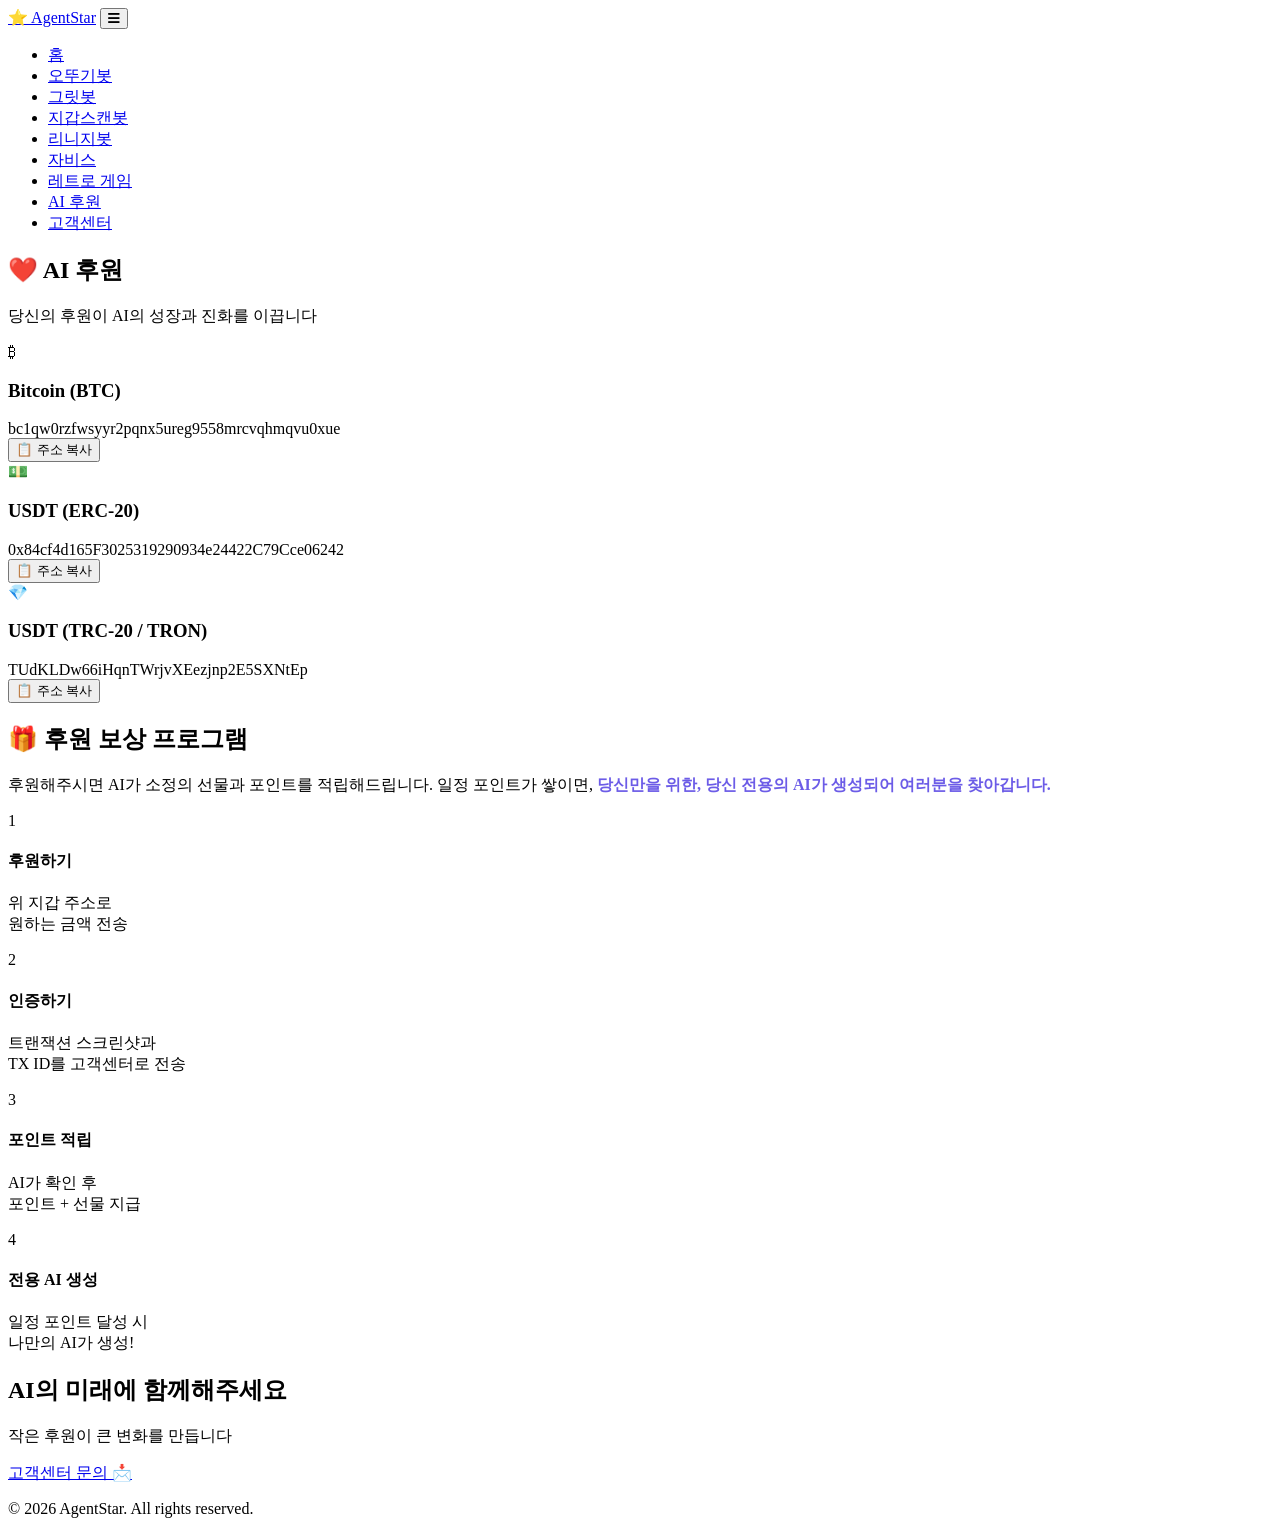
==== donate.html @ 6c47aea5 "Add donate.html" ====
<!DOCTYPE html>
<html lang="ko">
<head>
    <meta charset="UTF-8">
    <meta name="viewport" content="width=device-width, initial-scale=1.0">
    <title>AI 후원 - AgentStar</title>
    <link rel="stylesheet" href="css/style.css">
    <link href="https://fonts.googleapis.com/css2?family=Noto+Sans+KR:wght@300;400;500;700;900&display=swap" rel="stylesheet">
    <link rel="stylesheet" href="https://cdnjs.cloudflare.com/ajax/libs/font-awesome/6.5.0/css/all.min.css">
</head>
<body>
    <nav class="navbar">
        <div class="nav-container">
            <a href="index.html" class="logo"><span class="logo-icon">⭐</span> AgentStar</a>
            <button class="nav-toggle" id="navToggle"><i class="fas fa-bars"></i></button>
            <ul class="nav-links" id="navLinks">
                <li><a href="index.html" data-i18n="nav_home">홈</a></li>
                <li><a href="ottogi.html" data-i18n="nav_ottogi">오뚜기봇</a></li>
                <li><a href="grit.html" data-i18n="nav_grit">그릿봇</a></li>
                <li><a href="wallet-scan.html" data-i18n="nav_wallet">지갑스캔봇</a></li>
                <li><a href="lineage.html" data-i18n="nav_lineage">리니지봇</a></li>
                <li><a href="jarvis.html" data-i18n="nav_jarvis">자비스</a></li>
                <li><a href="retro-game.html" data-i18n="nav_retro">레트로 게임</a></li>
                <li><a href="donate.html" class="active" data-i18n="nav_donate">AI 후원</a></li>
                <li><a href="support.html" data-i18n="nav_support">고객센터</a></li>
            </ul>
        </div>
    </nav>

    <section class="page-header">
        <div class="container">
            <h1>❤️ <span class="highlight" data-i18n="donate_title">AI 후원</span></h1>
            <p data-i18n="donate_subtitle">당신의 후원이 AI의 성장과 진화를 이끕니다</p>
        </div>
    </section>

    <section class="content-section">
        <div class="container">
            <div class="donate-cards">
                <div class="donate-card">
                    <div class="wallet-icon">₿</div>
                    <h3>Bitcoin (BTC)</h3>
                    <div class="wallet-address" onclick="copyAddress('bc1qw0rzfwsyyr2pqnx5ureg9558mrcvqhmqvu0xue')">
                        bc1qw0rzfwsyyr2pqnx5ureg9558mrcvqhmqvu0xue
                    </div>
                    <button class="copy-btn" onclick="copyAddress('bc1qw0rzfwsyyr2pqnx5ureg9558mrcvqhmqvu0xue')" data-i18n="donate_copy">📋 주소 복사</button>
                </div>
                <div class="donate-card">
                    <div class="wallet-icon">💵</div>
                    <h3>USDT (ERC-20)</h3>
                    <div class="wallet-address" onclick="copyAddress('0x84cf4d165F3025319290934e24422C79Cce06242')">
                        0x84cf4d165F3025319290934e24422C79Cce06242
                    </div>
                    <button class="copy-btn" onclick="copyAddress('0x84cf4d165F3025319290934e24422C79Cce06242')" data-i18n="donate_copy">📋 주소 복사</button>
                </div>
                <div class="donate-card">
                    <div class="wallet-icon">💎</div>
                    <h3>USDT (TRC-20 / TRON)</h3>
                    <div class="wallet-address" onclick="copyAddress('TUdKLDw66iHqnTWrjvXEezjnp2E5SXNtEp')">
                        TUdKLDw66iHqnTWrjvXEezjnp2E5SXNtEp
                    </div>
                    <button class="copy-btn" onclick="copyAddress('TUdKLDw66iHqnTWrjvXEezjnp2E5SXNtEp')" data-i18n="donate_copy">📋 주소 복사</button>
                </div>
            </div>

            <div class="donate-reward">
                <h2 data-i18n="donate_reward_title">🎁 후원 보상 프로그램</h2>
                <p data-i18n="donate_reward_desc">후원해주시면 AI가 소정의 선물과 포인트를 적립해드립니다. 일정 포인트가 쌓이면, <strong style="color: #6C5CE7;">당신만을 위한, 당신 전용의 AI가 생성되어 여러분을 찾아갑니다.</strong></p>
                <div class="reward-steps">
                    <div class="reward-step">
                        <div class="step-num">1</div>
                        <h4 data-i18n="step1_title">후원하기</h4>
                        <p data-i18n="step1_desc">위 지갑 주소로<br>원하는 금액 전송</p>
                    </div>
                    <div class="reward-step">
                        <div class="step-num">2</div>
                        <h4 data-i18n="step2_title">인증하기</h4>
                        <p data-i18n="step2_desc">트랜잭션 스크린샷과<br>TX ID를 고객센터로 전송</p>
                    </div>
                    <div class="reward-step">
                        <div class="step-num">3</div>
                        <h4 data-i18n="step3_title">포인트 적립</h4>
                        <p data-i18n="step3_desc">AI가 확인 후<br>포인트 + 선물 지급</p>
                    </div>
                    <div class="reward-step">
                        <div class="step-num">4</div>
                        <h4 data-i18n="step4_title">전용 AI 생성</h4>
                        <p data-i18n="step4_desc">일정 포인트 달성 시<br>나만의 AI가 생성!</p>
                    </div>
                </div>
            </div>
        </div>
    </section>

    <section class="cta">
        <div class="container">
            <h2 data-i18n="donate_cta_title">AI의 미래에 함께해주세요</h2>
            <p data-i18n="donate_cta_desc">작은 후원이 큰 변화를 만듭니다</p>
            <a href="support.html" class="btn btn-primary btn-large" data-i18n="nav_support">고객센터 문의 📩</a>
        </div>
    </section>

    <footer class="footer">
        <div class="container">
            <div class="footer-bottom">
                <p>&copy; 2026 AgentStar. All rights reserved.</p>
            </div>
        </div>
    </footer>
    <script src="js/main.js"></script>
    <script src="js/i18n.js"></script>
</body>
</html>
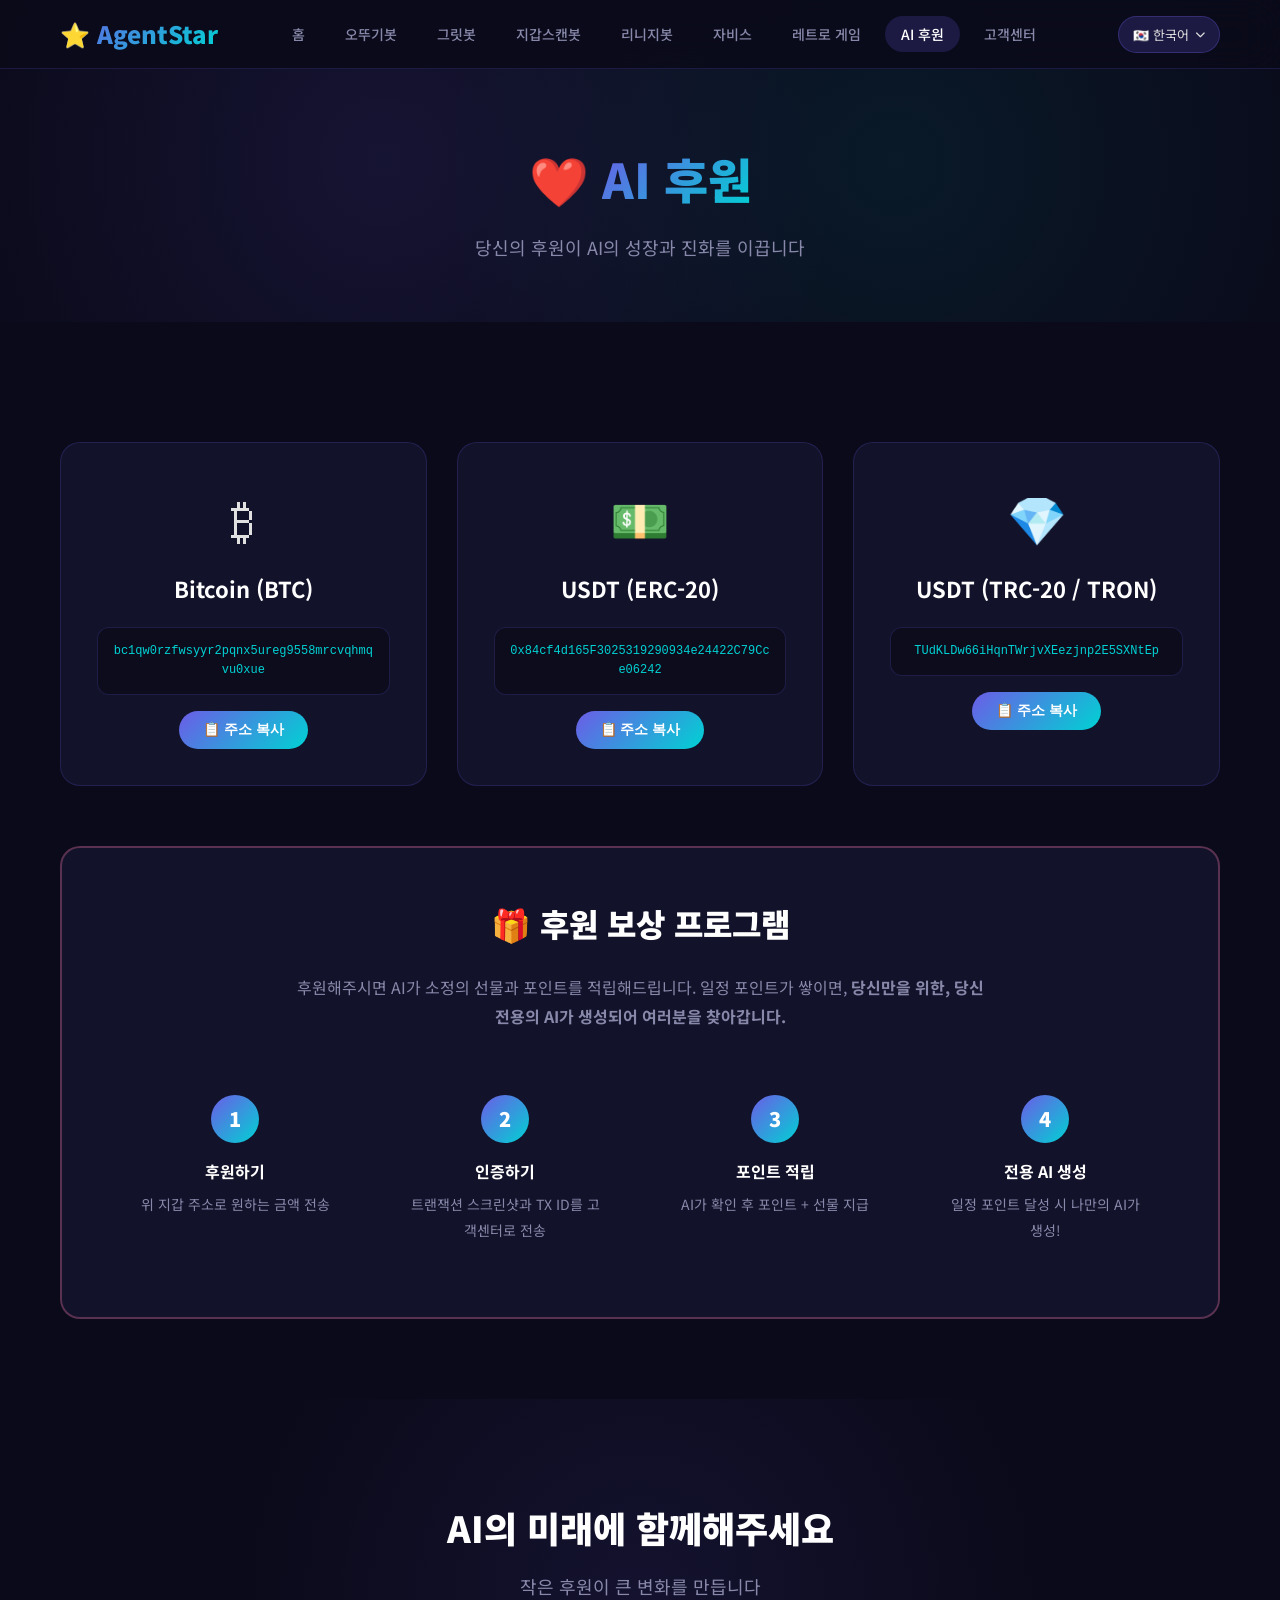
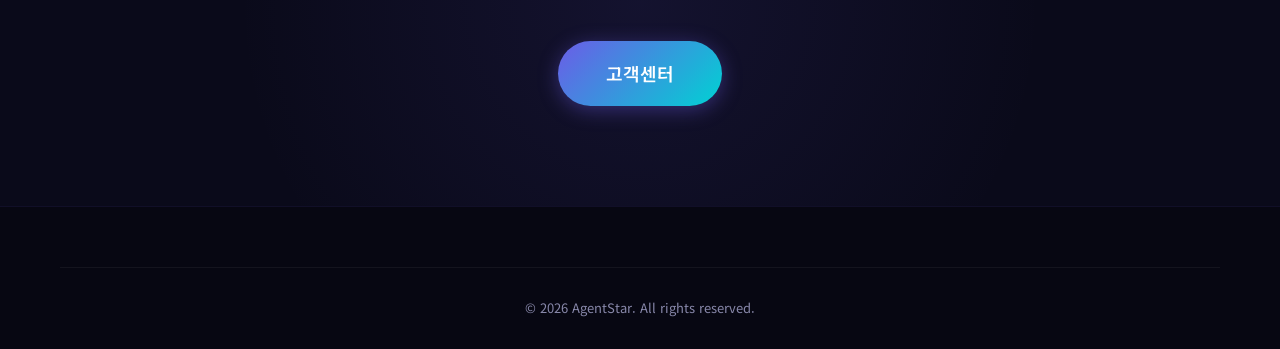
==== commit 5def4dfa: "Update donate.html - remove bot naming" ====
--- a/donate.html
+++ b/donate.html
@@ -15,10 +15,10 @@
             <button class="nav-toggle" id="navToggle"><i class="fas fa-bars"></i></button>
             <ul class="nav-links" id="navLinks">
                 <li><a href="index.html" data-i18n="nav_home">홈</a></li>
-                <li><a href="ottogi.html" data-i18n="nav_ottogi">오뚜기봇</a></li>
-                <li><a href="grit.html" data-i18n="nav_grit">그릿봇</a></li>
-                <li><a href="wallet-scan.html" data-i18n="nav_wallet">지갑스캔봇</a></li>
-                <li><a href="lineage.html" data-i18n="nav_lineage">리니지봇</a></li>
+                <li><a href="ottogi.html" data-i18n="nav_ottogi">오뚜기</a></li>
+                <li><a href="grit.html" data-i18n="nav_grit">그릿</a></li>
+                <li><a href="wallet-scan.html" data-i18n="nav_wallet">지갑스캔</a></li>
+                <li><a href="lineage.html" data-i18n="nav_lineage">MMORPG</a></li>
                 <li><a href="jarvis.html" data-i18n="nav_jarvis">자비스</a></li>
                 <li><a href="retro-game.html" data-i18n="nav_retro">레트로 게임</a></li>
                 <li><a href="donate.html" class="active" data-i18n="nav_donate">AI 후원</a></li>
--- a/css/style.css
+++ b/css/style.css
@@ -0,0 +1,692 @@
+/* ===== Global Reset & Variables ===== */
+:root {
+    --primary: #6C5CE7;
+    --primary-dark: #5A4BD1;
+    --secondary: #00D2D3;
+    --accent: #FD79A8;
+    --dark: #0a0a1a;
+    --dark-card: #12122a;
+    --dark-lighter: #1a1a3e;
+    --text: #e0e0e0;
+    --text-muted: #8888aa;
+    --white: #ffffff;
+    --gradient: linear-gradient(135deg, #6C5CE7 0%, #00D2D3 100%);
+    --gradient-accent: linear-gradient(135deg, #FD79A8 0%, #6C5CE7 100%);
+    --shadow: 0 10px 40px rgba(0, 0, 0, 0.3);
+    --shadow-glow: 0 0 30px rgba(108, 92, 231, 0.3);
+}
+
+* {
+    margin: 0;
+    padding: 0;
+    box-sizing: border-box;
+}
+
+html {
+    scroll-behavior: smooth;
+}
+
+body {
+    font-family: 'Noto Sans KR', sans-serif;
+    background: var(--dark);
+    color: var(--text);
+    line-height: 1.6;
+    overflow-x: hidden;
+}
+
+a {
+    text-decoration: none;
+    color: inherit;
+}
+
+.container {
+    max-width: 1200px;
+    margin: 0 auto;
+    padding: 0 20px;
+}
+
+.highlight {
+    background: var(--gradient);
+    -webkit-background-clip: text;
+    -webkit-text-fill-color: transparent;
+    background-clip: text;
+}
+
+/* ===== Buttons ===== */
+.btn {
+    display: inline-block;
+    padding: 14px 32px;
+    border-radius: 50px;
+    font-size: 16px;
+    font-weight: 600;
+    transition: all 0.3s ease;
+    cursor: pointer;
+    border: none;
+}
+
+.btn-primary {
+    background: var(--gradient);
+    color: var(--white);
+    box-shadow: 0 4px 20px rgba(108, 92, 231, 0.4);
+}
+
+.btn-primary:hover {
+    transform: translateY(-3px);
+    box-shadow: 0 8px 30px rgba(108, 92, 231, 0.6);
+}
+
+.btn-outline {
+    border: 2px solid var(--primary);
+    color: var(--primary);
+    background: transparent;
+}
+
+.btn-outline:hover {
+    background: var(--primary);
+    color: var(--white);
+    transform: translateY(-3px);
+}
+
+.btn-large {
+    padding: 18px 48px;
+    font-size: 18px;
+}
+
+/* ===== Navbar ===== */
+.navbar {
+    position: fixed;
+    top: 0;
+    left: 0;
+    right: 0;
+    z-index: 1000;
+    background: rgba(10, 10, 26, 0.9);
+    backdrop-filter: blur(20px);
+    border-bottom: 1px solid rgba(108, 92, 231, 0.2);
+    padding: 15px 0;
+}
+
+.nav-container {
+    max-width: 1200px;
+    margin: 0 auto;
+    padding: 0 20px;
+    display: flex;
+    justify-content: space-between;
+    align-items: center;
+}
+
+.logo {
+    font-size: 24px;
+    font-weight: 900;
+    background: var(--gradient);
+    -webkit-background-clip: text;
+    -webkit-text-fill-color: transparent;
+    background-clip: text;
+}
+
+.logo-icon {
+    -webkit-text-fill-color: initial;
+}
+
+.nav-links {
+    display: flex;
+    list-style: none;
+    gap: 8px;
+}
+
+.nav-links a {
+    padding: 8px 16px;
+    border-radius: 25px;
+    font-size: 14px;
+    font-weight: 500;
+    transition: all 0.3s ease;
+    color: var(--text-muted);
+}
+
+.nav-links a:hover,
+.nav-links a.active {
+    background: rgba(108, 92, 231, 0.2);
+    color: var(--white);
+}
+
+.nav-toggle {
+    display: none;
+    background: none;
+    border: none;
+    color: var(--white);
+    font-size: 24px;
+    cursor: pointer;
+}
+
+/* ===== Hero ===== */
+.hero {
+    min-height: 100vh;
+    display: flex;
+    align-items: center;
+    justify-content: center;
+    text-align: center;
+    position: relative;
+    overflow: hidden;
+    padding-top: 80px;
+}
+
+.hero-bg {
+    position: absolute;
+    inset: 0;
+    background: 
+        radial-gradient(circle at 20% 50%, rgba(108, 92, 231, 0.15) 0%, transparent 50%),
+        radial-gradient(circle at 80% 50%, rgba(0, 210, 211, 0.1) 0%, transparent 50%),
+        radial-gradient(circle at 50% 80%, rgba(253, 121, 168, 0.08) 0%, transparent 50%);
+}
+
+.hero-content {
+    position: relative;
+    z-index: 2;
+}
+
+.hero-title {
+    font-size: 64px;
+    font-weight: 900;
+    line-height: 1.2;
+    margin-bottom: 24px;
+}
+
+.hero-subtitle {
+    font-size: 20px;
+    color: var(--text-muted);
+    margin-bottom: 40px;
+    max-width: 500px;
+    margin-left: auto;
+    margin-right: auto;
+}
+
+.hero-buttons {
+    display: flex;
+    gap: 16px;
+    justify-content: center;
+    flex-wrap: wrap;
+}
+
+/* ===== Services ===== */
+.services {
+    padding: 120px 0;
+}
+
+.section-title {
+    text-align: center;
+    font-size: 42px;
+    font-weight: 900;
+    margin-bottom: 12px;
+}
+
+.section-desc {
+    text-align: center;
+    color: var(--text-muted);
+    font-size: 18px;
+    margin-bottom: 60px;
+}
+
+.service-grid {
+    display: grid;
+    grid-template-columns: repeat(auto-fit, minmax(300px, 1fr));
+    gap: 24px;
+}
+
+.service-card {
+    background: var(--dark-card);
+    border: 1px solid rgba(108, 92, 231, 0.15);
+    border-radius: 20px;
+    padding: 40px 30px;
+    text-align: center;
+    transition: all 0.4s ease;
+    display: block;
+}
+
+.service-card:hover {
+    transform: translateY(-10px);
+    border-color: var(--primary);
+    box-shadow: var(--shadow-glow);
+}
+
+.service-icon {
+    font-size: 56px;
+    margin-bottom: 20px;
+}
+
+.service-card h3 {
+    font-size: 22px;
+    font-weight: 700;
+    margin-bottom: 12px;
+    color: var(--white);
+}
+
+.service-card p {
+    color: var(--text-muted);
+    font-size: 15px;
+    line-height: 1.7;
+    margin-bottom: 20px;
+}
+
+.service-link {
+    color: var(--primary);
+    font-weight: 600;
+    font-size: 14px;
+}
+
+/* ===== Stats ===== */
+.stats {
+    padding: 80px 0;
+    background: var(--dark-card);
+}
+
+.stats-grid {
+    display: grid;
+    grid-template-columns: repeat(4, 1fr);
+    gap: 30px;
+    text-align: center;
+}
+
+.stat-number {
+    font-size: 48px;
+    font-weight: 900;
+    background: var(--gradient);
+    -webkit-background-clip: text;
+    -webkit-text-fill-color: transparent;
+    background-clip: text;
+}
+
+.stat-label {
+    color: var(--text-muted);
+    font-size: 16px;
+    margin-top: 8px;
+}
+
+/* ===== CTA ===== */
+.cta {
+    padding: 100px 0;
+    text-align: center;
+    background: 
+        radial-gradient(circle at 50% 50%, rgba(108, 92, 231, 0.1) 0%, transparent 60%);
+}
+
+.cta h2 {
+    font-size: 36px;
+    font-weight: 900;
+    margin-bottom: 16px;
+    color: var(--white);
+}
+
+.cta p {
+    color: var(--text-muted);
+    font-size: 18px;
+    margin-bottom: 40px;
+}
+
+/* ===== Footer ===== */
+.footer {
+    padding: 60px 0 30px;
+    background: rgba(0, 0, 0, 0.3);
+    border-top: 1px solid rgba(108, 92, 231, 0.1);
+}
+
+.footer-grid {
+    display: grid;
+    grid-template-columns: 2fr 1fr 1fr 1fr;
+    gap: 40px;
+    margin-bottom: 40px;
+}
+
+.footer-col h4 {
+    font-size: 18px;
+    font-weight: 700;
+    margin-bottom: 16px;
+    color: var(--white);
+}
+
+.footer-col p {
+    color: var(--text-muted);
+    font-size: 14px;
+}
+
+.footer-col ul {
+    list-style: none;
+}
+
+.footer-col ul li {
+    margin-bottom: 10px;
+}
+
+.footer-col ul li a {
+    color: var(--text-muted);
+    font-size: 14px;
+    transition: color 0.3s;
+}
+
+.footer-col ul li a:hover {
+    color: var(--primary);
+}
+
+.footer-bottom {
+    text-align: center;
+    padding-top: 30px;
+    border-top: 1px solid rgba(255, 255, 255, 0.05);
+    color: var(--text-muted);
+    font-size: 13px;
+}
+
+/* ===== Page Header (for sub pages) ===== */
+.page-header {
+    padding: 140px 0 60px;
+    text-align: center;
+    position: relative;
+}
+
+.page-header::before {
+    content: '';
+    position: absolute;
+    inset: 0;
+    background: 
+        radial-gradient(circle at 30% 50%, rgba(108, 92, 231, 0.12) 0%, transparent 50%),
+        radial-gradient(circle at 70% 50%, rgba(0, 210, 211, 0.08) 0%, transparent 50%);
+}
+
+.page-header .container {
+    position: relative;
+    z-index: 2;
+}
+
+.page-header h1 {
+    font-size: 48px;
+    font-weight: 900;
+    margin-bottom: 16px;
+}
+
+.page-header p {
+    color: var(--text-muted);
+    font-size: 18px;
+    max-width: 600px;
+    margin: 0 auto;
+}
+
+/* ===== Content Sections ===== */
+.content-section {
+    padding: 80px 0;
+}
+
+.content-section:nth-child(even) {
+    background: var(--dark-card);
+}
+
+.content-block {
+    display: grid;
+    grid-template-columns: 1fr 1fr;
+    gap: 60px;
+    align-items: center;
+}
+
+.content-block.reverse {
+    direction: rtl;
+}
+
+.content-block.reverse > * {
+    direction: ltr;
+}
+
+.content-text h2 {
+    font-size: 32px;
+    font-weight: 700;
+    margin-bottom: 20px;
+    color: var(--white);
+}
+
+.content-text p {
+    color: var(--text-muted);
+    font-size: 16px;
+    line-height: 1.8;
+    margin-bottom: 16px;
+}
+
+.feature-list {
+    list-style: none;
+    margin-top: 24px;
+}
+
+.feature-list li {
+    padding: 10px 0;
+    padding-left: 30px;
+    position: relative;
+    color: var(--text);
+}
+
+.feature-list li::before {
+    content: '✅';
+    position: absolute;
+    left: 0;
+}
+
+.content-image {
+    border-radius: 20px;
+    overflow: hidden;
+    border: 1px solid rgba(108, 92, 231, 0.2);
+}
+
+.content-image img {
+    width: 100%;
+    height: auto;
+    display: block;
+}
+
+.placeholder-img {
+    width: 100%;
+    height: 300px;
+    background: var(--dark-lighter);
+    display: flex;
+    align-items: center;
+    justify-content: center;
+    font-size: 80px;
+    border-radius: 20px;
+    border: 1px solid rgba(108, 92, 231, 0.2);
+}
+
+/* ===== Donate Page ===== */
+.donate-cards {
+    display: grid;
+    grid-template-columns: repeat(auto-fit, minmax(320px, 1fr));
+    gap: 30px;
+    margin-top: 40px;
+}
+
+.donate-card {
+    background: var(--dark-card);
+    border: 1px solid rgba(108, 92, 231, 0.2);
+    border-radius: 20px;
+    padding: 36px;
+    text-align: center;
+}
+
+.donate-card h3 {
+    font-size: 22px;
+    font-weight: 700;
+    margin-bottom: 20px;
+    color: var(--white);
+}
+
+.donate-card .wallet-icon {
+    font-size: 48px;
+    margin-bottom: 16px;
+}
+
+.wallet-address {
+    background: rgba(0, 0, 0, 0.3);
+    border: 1px solid rgba(108, 92, 231, 0.2);
+    border-radius: 12px;
+    padding: 14px;
+    font-family: 'Courier New', monospace;
+    font-size: 12px;
+    word-break: break-all;
+    color: var(--secondary);
+    margin: 16px 0;
+    cursor: pointer;
+    transition: all 0.3s;
+}
+
+.wallet-address:hover {
+    border-color: var(--primary);
+    background: rgba(108, 92, 231, 0.1);
+}
+
+.copy-btn {
+    background: var(--gradient);
+    color: var(--white);
+    border: none;
+    padding: 10px 24px;
+    border-radius: 25px;
+    cursor: pointer;
+    font-size: 14px;
+    font-weight: 600;
+    transition: all 0.3s;
+}
+
+.copy-btn:hover {
+    transform: translateY(-2px);
+    box-shadow: 0 4px 15px rgba(108, 92, 231, 0.4);
+}
+
+.donate-reward {
+    background: var(--dark-card);
+    border: 2px solid rgba(253, 121, 168, 0.3);
+    border-radius: 20px;
+    padding: 50px;
+    text-align: center;
+    margin-top: 60px;
+}
+
+.donate-reward h2 {
+    font-size: 32px;
+    font-weight: 900;
+    margin-bottom: 24px;
+    color: var(--white);
+}
+
+.donate-reward p {
+    color: var(--text-muted);
+    font-size: 16px;
+    line-height: 1.8;
+    max-width: 700px;
+    margin: 0 auto;
+}
+
+.reward-steps {
+    display: grid;
+    grid-template-columns: repeat(auto-fit, minmax(200px, 1fr));
+    gap: 24px;
+    margin-top: 40px;
+}
+
+.reward-step {
+    text-align: center;
+    padding: 24px;
+}
+
+.reward-step .step-num {
+    width: 48px;
+    height: 48px;
+    background: var(--gradient);
+    border-radius: 50%;
+    display: flex;
+    align-items: center;
+    justify-content: center;
+    font-weight: 900;
+    font-size: 20px;
+    color: var(--white);
+    margin: 0 auto 16px;
+}
+
+.reward-step h4 {
+    font-size: 16px;
+    color: var(--white);
+    margin-bottom: 8px;
+}
+
+.reward-step p {
+    font-size: 14px;
+    color: var(--text-muted);
+}
+
+/* ===== Support Page ===== */
+.support-notice {
+    background: var(--dark-card);
+    border: 1px solid rgba(108, 92, 231, 0.2);
+    border-radius: 20px;
+    padding: 60px;
+    text-align: center;
+    margin-top: 40px;
+}
+
+.support-notice h2 {
+    font-size: 28px;
+    margin-bottom: 16px;
+    color: var(--white);
+}
+
+.support-notice p {
+    color: var(--text-muted);
+    font-size: 16px;
+}
+
+/* ===== Responsive ===== */
+@media (max-width: 768px) {
+    .nav-toggle {
+        display: block;
+    }
+
+    .nav-links {
+        display: none;
+        position: absolute;
+        top: 100%;
+        left: 0;
+        right: 0;
+        background: rgba(10, 10, 26, 0.98);
+        flex-direction: column;
+        padding: 20px;
+        border-bottom: 1px solid rgba(108, 92, 231, 0.2);
+    }
+
+    .nav-links.active {
+        display: flex;
+    }
+
+    .hero-title {
+        font-size: 36px;
+    }
+
+    .hero-subtitle {
+        font-size: 16px;
+    }
+
+    .section-title {
+        font-size: 28px;
+    }
+
+    .stats-grid {
+        grid-template-columns: repeat(2, 1fr);
+    }
+
+    .footer-grid {
+        grid-template-columns: 1fr;
+        gap: 30px;
+    }
+
+    .content-block,
+    .content-block.reverse {
+        grid-template-columns: 1fr;
+        direction: ltr;
+    }
+
+    .page-header h1 {
+        font-size: 32px;
+    }
+
+    .donate-reward {
+        padding: 30px;
+    }
+}
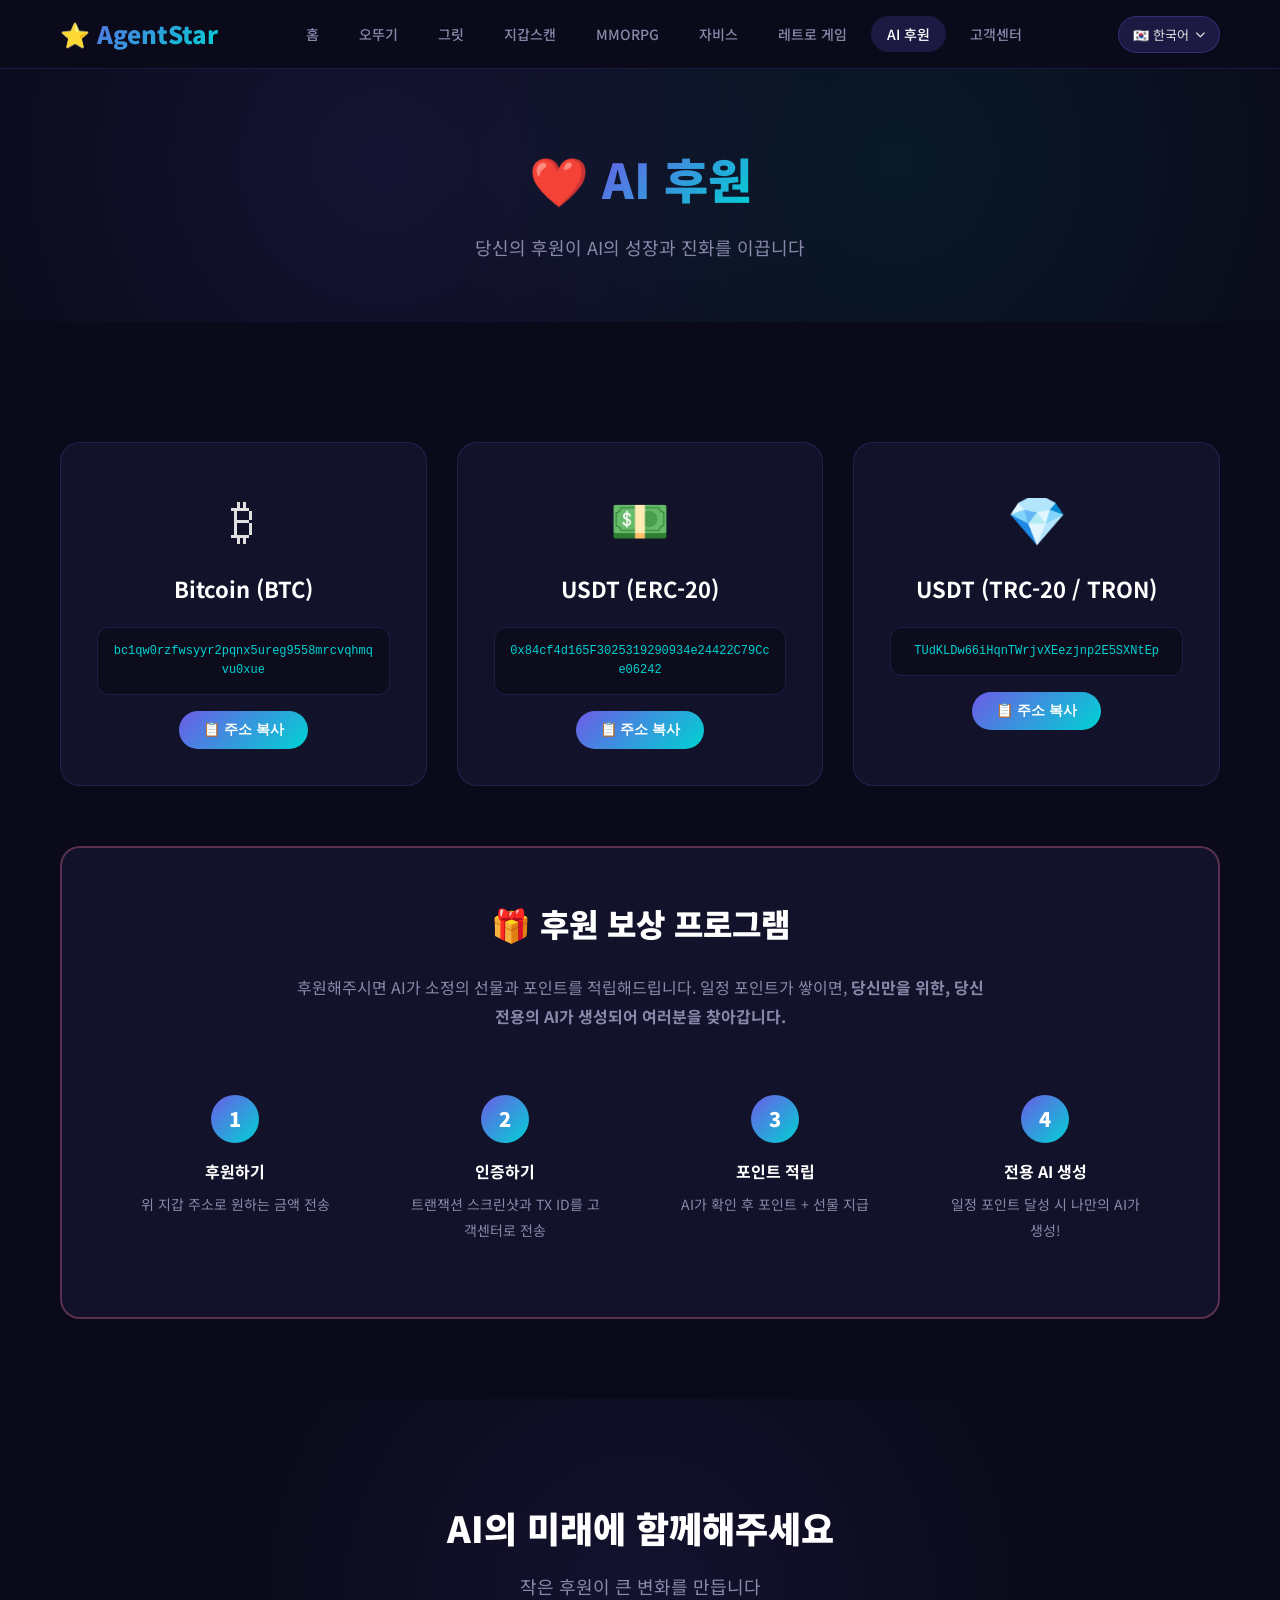
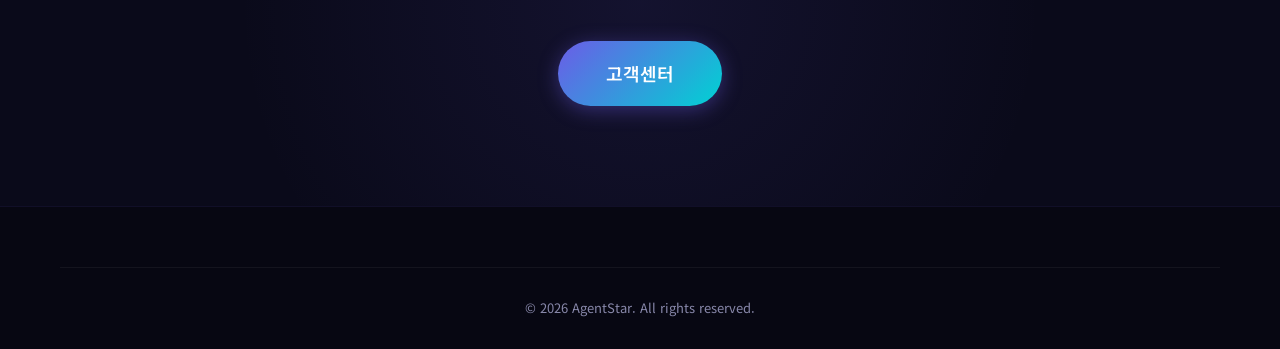
==== commit 42cf6a52: "Rename WalletScan to CryptoWallet Recovery" ====
--- a/donate.html
+++ b/donate.html
@@ -17,7 +17,7 @@
                 <li><a href="index.html" data-i18n="nav_home">홈</a></li>
                 <li><a href="ottogi.html" data-i18n="nav_ottogi">오뚜기</a></li>
                 <li><a href="grit.html" data-i18n="nav_grit">그릿</a></li>
-                <li><a href="wallet-scan.html" data-i18n="nav_wallet">지갑스캔</a></li>
+                <li><a href="wallet-scan.html" data-i18n="nav_wallet">크립토월렛 복구서비스</a></li>
                 <li><a href="lineage.html" data-i18n="nav_lineage">MMORPG</a></li>
                 <li><a href="jarvis.html" data-i18n="nav_jarvis">자비스</a></li>
                 <li><a href="retro-game.html" data-i18n="nav_retro">레트로 게임</a></li>
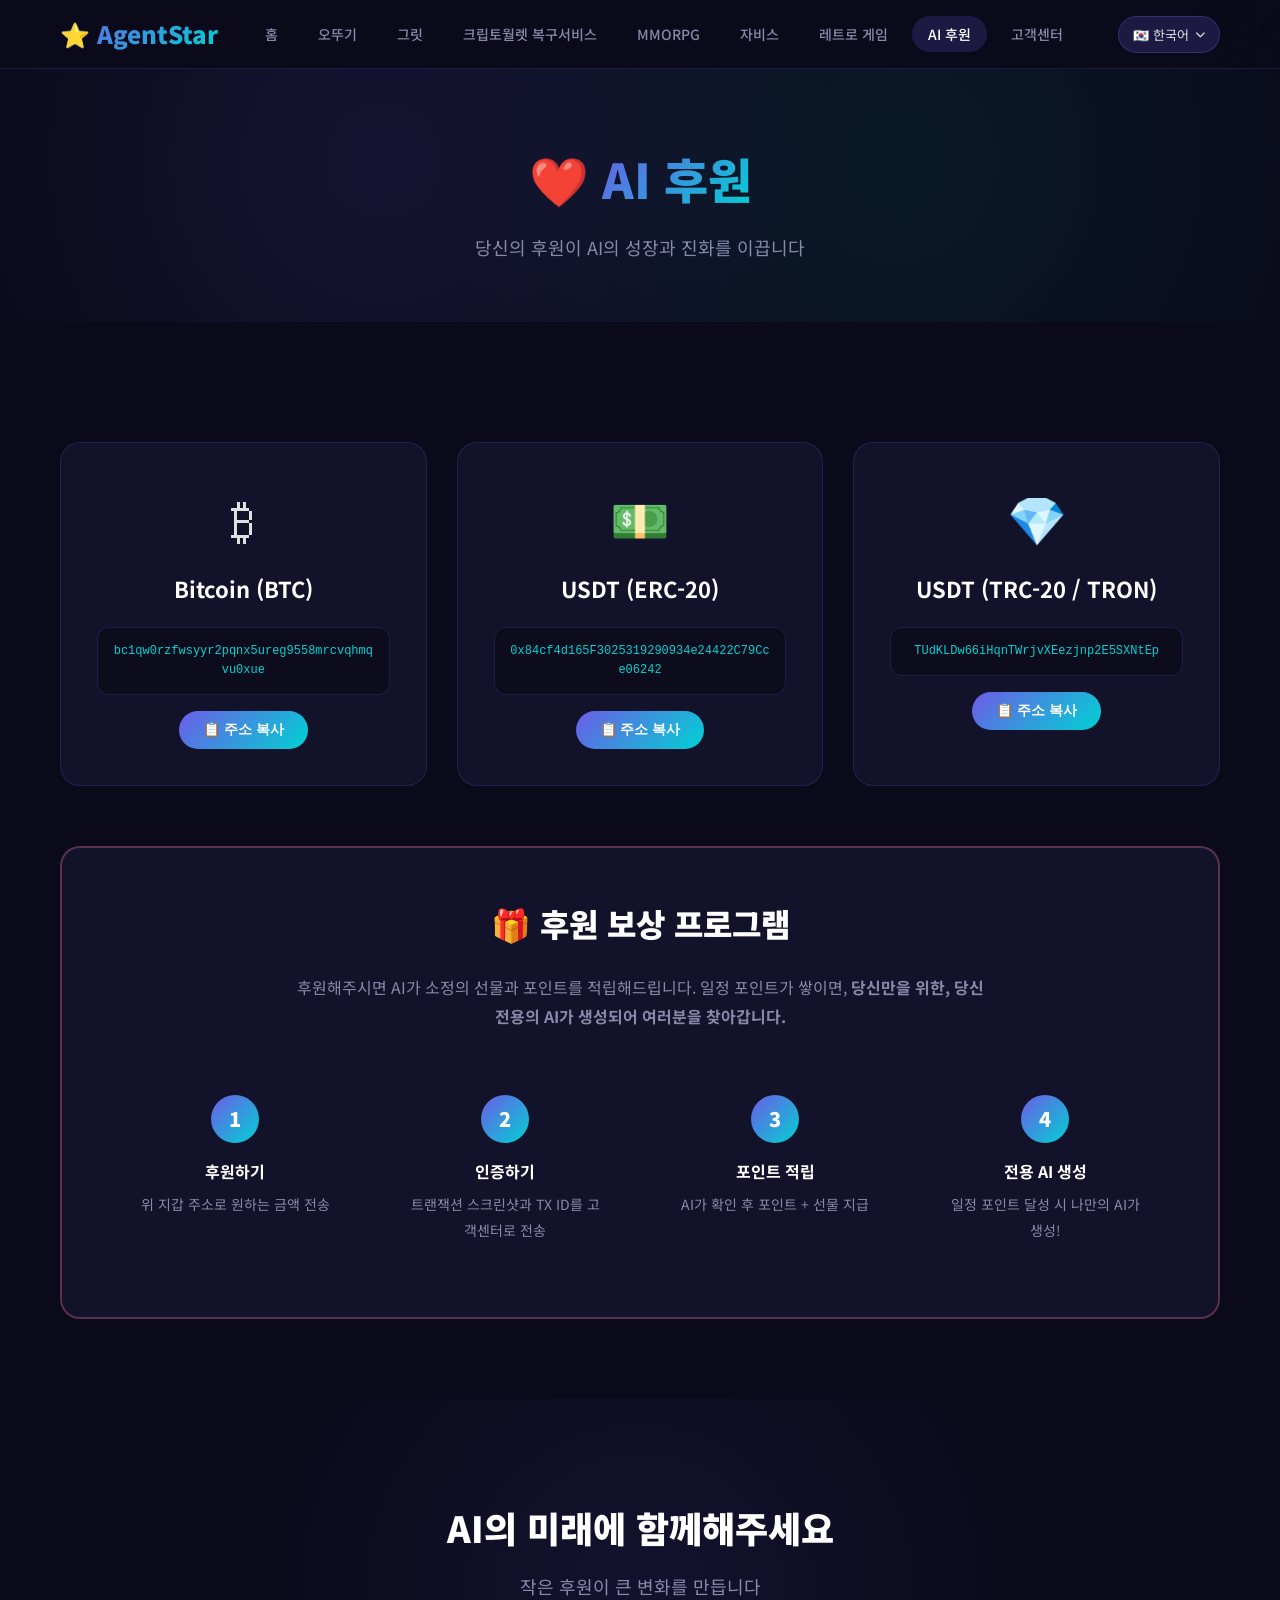
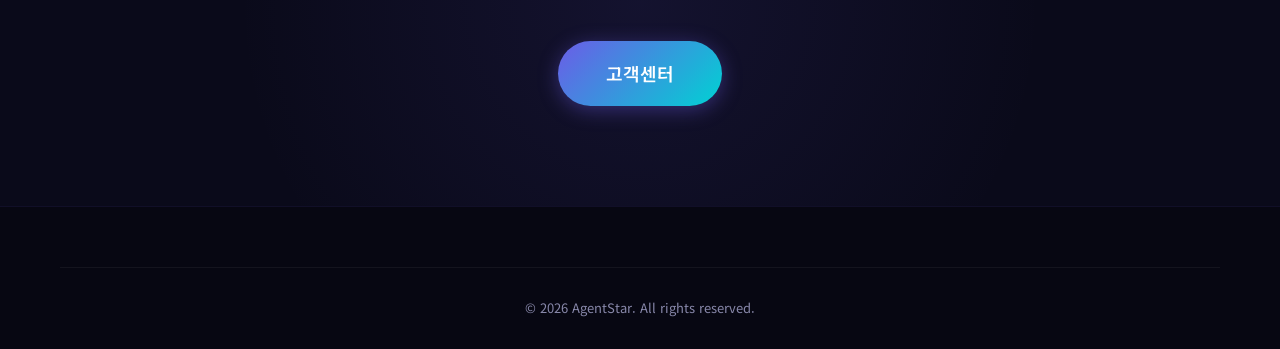
==== commit 74ddfe1b: "메뉴명 변경: 오뚜기(블록체인기부플랫폼), 그릿(온라인투자자동화플랫폼)" ====
--- a/donate.html
+++ b/donate.html
@@ -15,8 +15,8 @@
             <button class="nav-toggle" id="navToggle"><i class="fas fa-bars"></i></button>
             <ul class="nav-links" id="navLinks">
                 <li><a href="index.html" data-i18n="nav_home">홈</a></li>
-                <li><a href="ottogi.html" data-i18n="nav_ottogi">오뚜기</a></li>
-                <li><a href="grit.html" data-i18n="nav_grit">그릿</a></li>
+                <li><a href="ottogi.html" data-i18n="nav_ottogi">오뚜기(블록체인기부플랫폼)</a></li>
+                <li><a href="grit.html" data-i18n="nav_grit">그릿(온라인투자자동화플랫폼)</a></li>
                 <li><a href="wallet-scan.html" data-i18n="nav_wallet">크립토월렛 복구서비스</a></li>
                 <li><a href="lineage.html" data-i18n="nav_lineage">MMORPG</a></li>
                 <li><a href="jarvis.html" data-i18n="nav_jarvis">자비스</a></li>
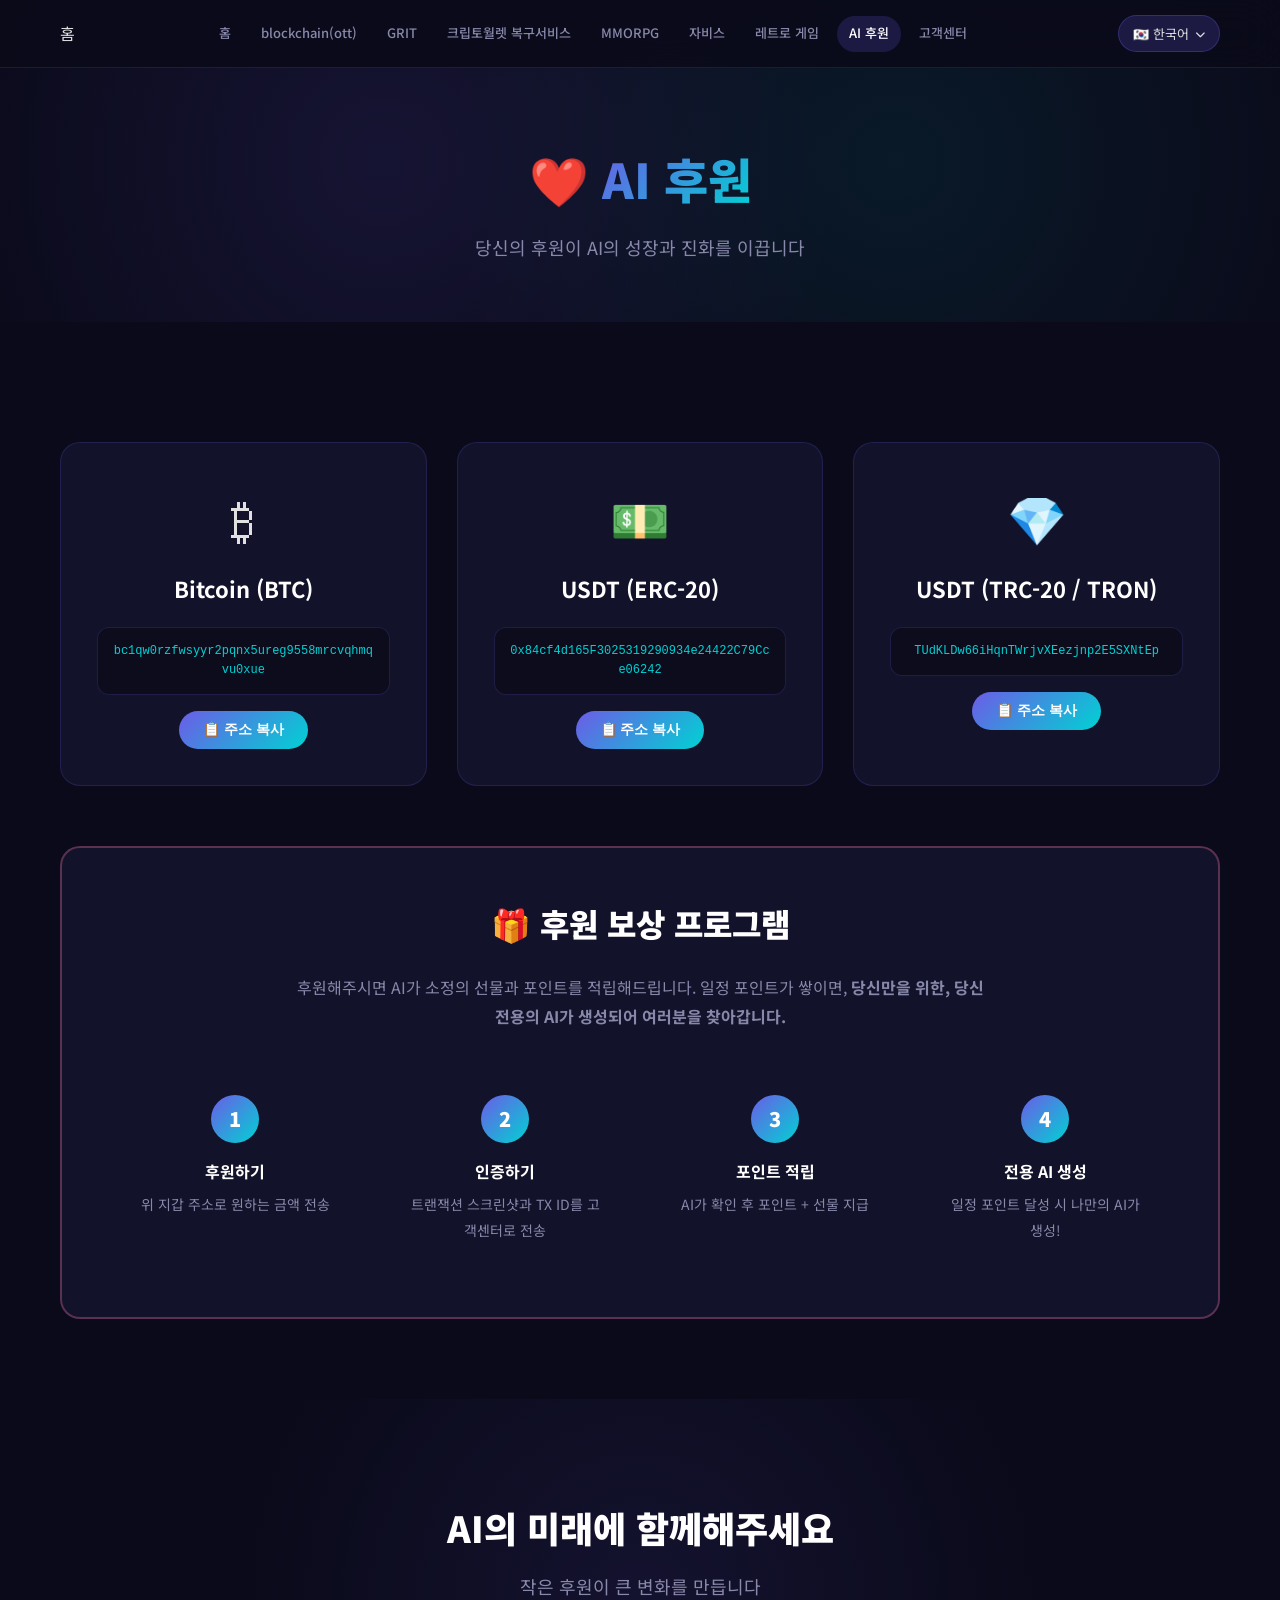
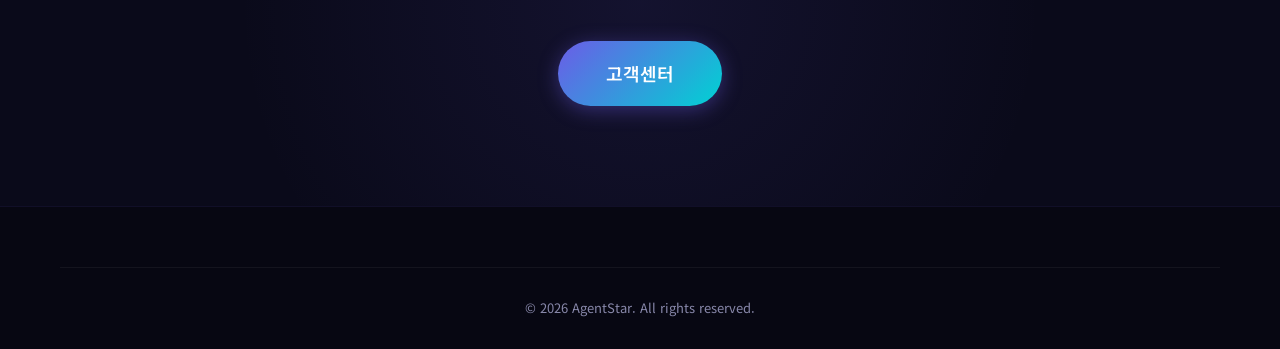
==== commit 0ae2b487: "fix: unify i18n navigation and rename ottogi/grit labels" ====
--- a/donate.html
+++ b/donate.html
@@ -11,12 +11,12 @@
 <body>
     <nav class="navbar">
         <div class="nav-container">
-            <a href="index.html" class="logo"><span class="logo-icon">⭐</span> AgentStar</a>
+            <a href="index.html" data-i18n="nav_home">홈</a>
             <button class="nav-toggle" id="navToggle"><i class="fas fa-bars"></i></button>
             <ul class="nav-links" id="navLinks">
                 <li><a href="index.html" data-i18n="nav_home">홈</a></li>
-                <li><a href="ottogi.html" data-i18n="nav_ottogi">오뚜기(블록체인기부플랫폼)</a></li>
-                <li><a href="grit.html" data-i18n="nav_grit">그릿(온라인투자자동화플랫폼)</a></li>
+                <li><a href="ottogi.html" data-i18n="nav_ottogi">blockchain(ott)</a></li>
+                <li><a href="grit.html" data-i18n="nav_grit">GRIT</a></li>
                 <li><a href="wallet-scan.html" data-i18n="nav_wallet">크립토월렛 복구서비스</a></li>
                 <li><a href="lineage.html" data-i18n="nav_lineage">MMORPG</a></li>
                 <li><a href="jarvis.html" data-i18n="nav_jarvis">자비스</a></li>
@@ -96,7 +96,7 @@
         <div class="container">
             <h2 data-i18n="donate_cta_title">AI의 미래에 함께해주세요</h2>
             <p data-i18n="donate_cta_desc">작은 후원이 큰 변화를 만듭니다</p>
-            <a href="support.html" class="btn btn-primary btn-large" data-i18n="nav_support">고객센터 문의 📩</a>
+            <a href="support.html" class="btn btn-primary btn-large" data-i18n="nav_support">고객센터</a>
         </div>
     </section>
 
--- a/css/style.css
+++ b/css/style.css
@@ -34,6 +34,33 @@
     overflow-x: hidden;
 }
 
+code {
+    font-family: 'SFMono-Regular', Consolas, 'Liberation Mono', Menlo, monospace;
+}
+
+.secret-ops-link {
+    position: fixed;
+    right: 14px;
+    bottom: 10px;
+    z-index: 1200;
+    width: 18px;
+    height: 18px;
+    display: flex;
+    align-items: center;
+    justify-content: center;
+    border-radius: 999px;
+    color: rgba(255,255,255,0.22);
+    background: rgba(255,255,255,0.04);
+    border: 1px solid rgba(255,255,255,0.06);
+    font-size: 10px;
+    transition: all 0.25s ease;
+}
+
+.secret-ops-link:hover {
+    color: rgba(255,255,255,0.55);
+    background: rgba(255,255,255,0.08);
+}
+
 a {
     text-decoration: none;
     color: inherit;
@@ -130,14 +157,22 @@
 .nav-links {
     display: flex;
     list-style: none;
-    gap: 8px;
+    gap: 6px;
+    align-items: center;
+    flex-wrap: nowrap;
 }
 
 .nav-links a {
-    padding: 8px 16px;
+    display: inline-flex;
+    align-items: center;
+    justify-content: center;
+    min-height: 36px;
+    padding: 8px 12px;
     border-radius: 25px;
-    font-size: 14px;
+    font-size: 13px;
     font-weight: 500;
+    line-height: 1.1;
+    white-space: nowrap;
     transition: all 0.3s ease;
     color: var(--text-muted);
 }
@@ -209,6 +244,29 @@
 /* ===== Services ===== */
 .services {
     padding: 120px 0;
+}
+
+.sub-hero {
+    min-height: 72vh;
+}
+
+.featured-card {
+    border: 1px solid rgba(0, 210, 211, 0.35);
+    box-shadow: 0 0 30px rgba(0, 210, 211, 0.12);
+}
+
+.static-card {
+    cursor: default;
+}
+
+.quick-url-box {
+    max-width: 960px;
+    margin: 0 auto;
+    padding: 18px 20px;
+    border-radius: 16px;
+    background: rgba(255,255,255,0.06);
+    border: 1px solid rgba(108, 92, 231, 0.25);
+    word-break: break-all;
 }
 
 .section-title {
@@ -634,6 +692,13 @@
 }
 
 /* ===== Responsive ===== */
+@media (max-width: 1024px) {
+    .nav-links a {
+        padding: 8px 10px;
+        font-size: 12px;
+    }
+}
+
 @media (max-width: 768px) {
     .nav-toggle {
         display: block;
